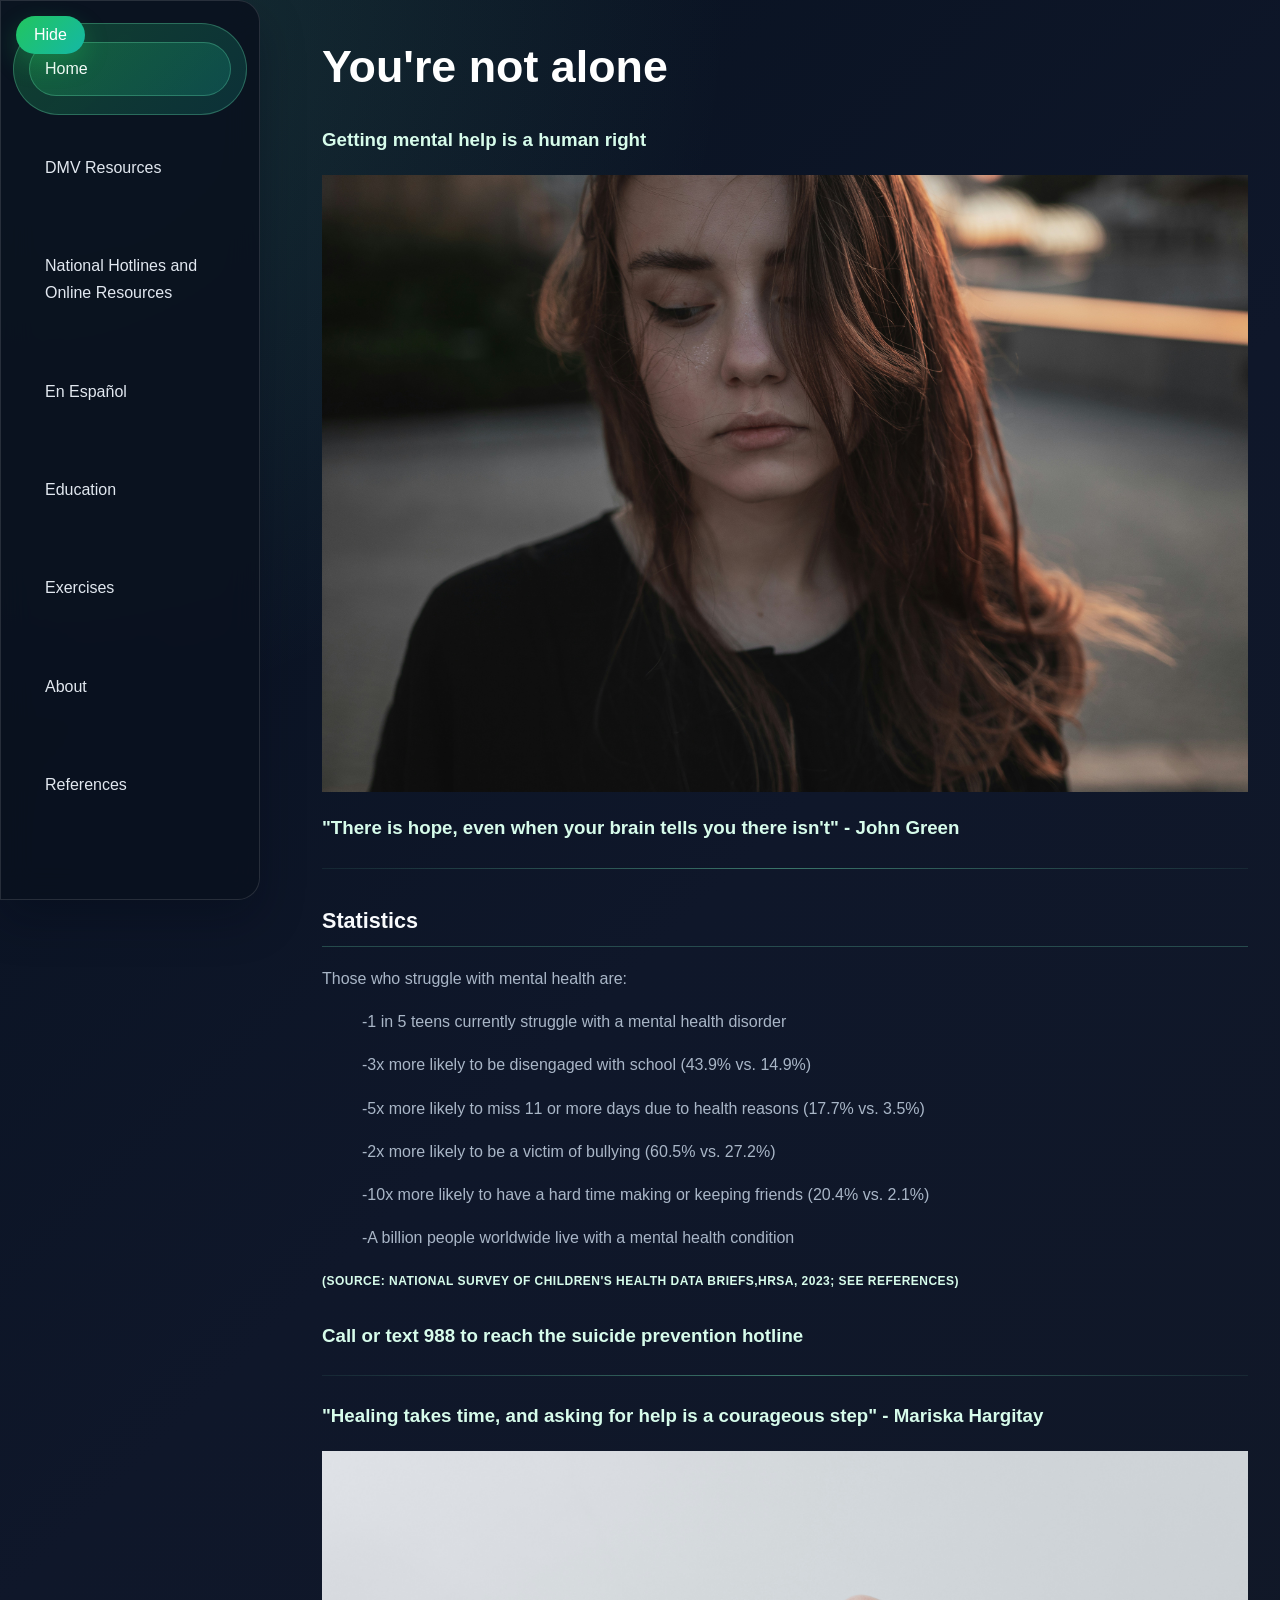
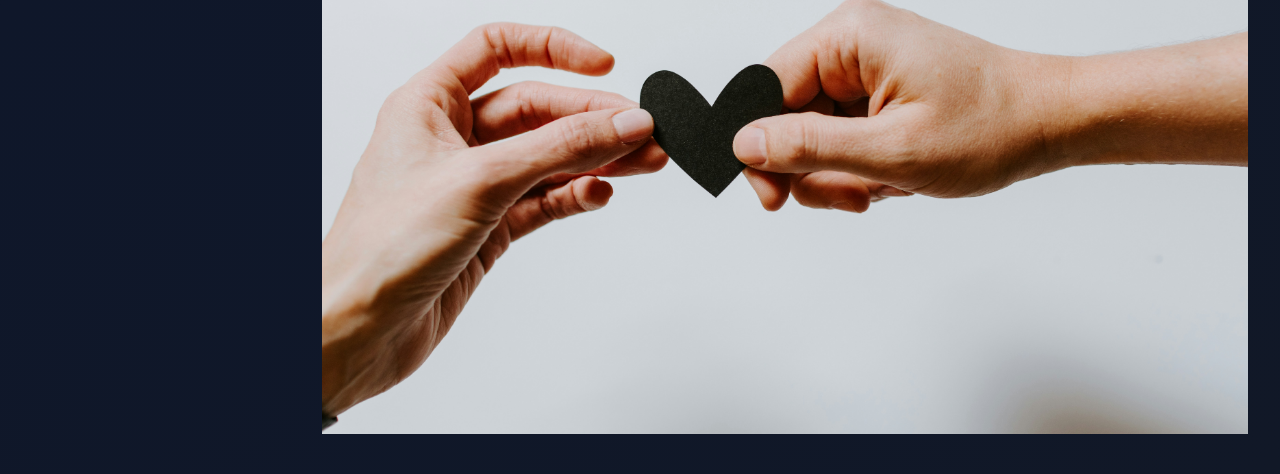
==== index.html @ aa9de0ab "Spanish.html" ====
<!DOCTYPE html>
<html lang="en">
  <head>
    <title>Mentalhealth-DMV</title>
    <link rel="stylesheet" href="style.css">
    <script src="script.js" defer></script>
  </head>
  <body>
    <button id="navToggle" class="nav-toggle" aria-label="Toggle navigation">Hide</button>
    <ul class="navlist">
      <li id = "lihome" class="navbar active"><a id = "ahome" class="navbar active" href="index.html">Home</a></li>
      <li id="liDMV" class="navbar"><a id="aDMV" class="navbar" href="DMV.html">DMV Resources</a></li>
      <li id="liresources" class="navbar"><a id="aresources" class="navbar" href="resources.html">National Hotlines and Online Resources</a></li>
            <li id="liSpanish" class="navbar"><a id="aSpanish" class="navbar" href="Spanish.html">En Español</a></li>
      <li id = "lieducation"class="navbar"><a id="aeducation" class="navbar" href="education.html">Education</a></li>
      <li id = "liexercises" class ="navbar"><a id="aexercises" class = "navbar" href="exercises.html">Exercises</a></li>
      <li id="liAbout" class="navbar"><a id="aAbout" class="navbar" href="About.html">About</a></li>
      <li id = "lireferences" class ="navbar"><a id= "areferences" class = "navbar" href="references.html">References</a></li>
    </ul>
    <div class="main-content">
      <h1>You're not alone</h1>
      <h3>Getting mental help is a human right</h3>
      <img src="./images/max-kolganov-Y7fQDNEFGAA-unsplash.jpg" alt="Photo by Max Kolganov on Unsplash">
      <h3>"There is hope, even when your brain tells you there isn&apos;t" - John Green</h3>
      <hr>
      <h2>Statistics</h2>
      <p>Those who struggle with mental health are:</p>
      <ul>
      <p>   -1 in 5 teens currently struggle with a mental health disorder</p>
      <p>   -3x more likely to be disengaged with school (43.9% vs. 14.9%)</p>
      <p>   -5x more likely to miss 11 or more days due to health reasons (17.7% vs. 3.5%)</p>
      <p>   -2x more likely to be a victim of bullying (60.5% vs. 27.2%)</p>
      <p>   -10x more likely to have a hard time making or keeping friends (20.4% vs. 2.1%)</p>
      <p>   -A billion people worldwide live with a mental health condition</p>
      </ul>
      <h6>(Source: National Survey of Children's Health Data Briefs,HRSA, 2023; see References)</h6>
      <h3>Call or text 988 to reach the suicide prevention hotline</h3>
      <hr>
      <h3>"Healing takes time, and asking for help is a courageous step" - Mariska Hargitay</h3>
      <img src="./images/kelly-sikkema-4le7k9XVYjE-unsplash.jpg" alt="Photo by Kelly Sikkema">
    </div>
  </body>
</html>
---- style.css ----
:root {
  --bg: #07111f;
  --surface: rgba(10, 18, 31, 0.92);
  --surface-strong: #101a2d;
  --text: #f8fafc;
  --muted: #a9b6c7;
  --accent: #6ee7b7;
  --accent-strong: #22c55e;
  --border: rgba(255, 255, 255, 0.12);
  --shadow: 0 20px 45px rgba(2, 6, 23, 0.28);
}

* {
  box-sizing: border-box;
}

body {
  margin: 0;
  font-family: Inter, "Segoe UI", Roboto, sans-serif;
  background:
    radial-gradient(circle at top left, rgba(110, 231, 183, 0.16), transparent 30%),
    linear-gradient(135deg, #07111f 0%, #0f172a 48%, #111827 100%);
  color: var(--text);
  line-height: 1.7;
  min-height: 100vh;
}

.navlist {
  list-style-type: none;
  margin: 0;
  padding: 1rem 0.75rem;
  width: 260px;
  border: 1px solid var(--border);
  background: var(--surface);
  backdrop-filter: blur(16px);
  height: 100%;
  position: fixed;
  overflow: auto;
  top: 0;
  left: 0;
  border-radius: 0 22px 22px 0;
  box-shadow: var(--shadow);
}

.nav-toggle {
  position: fixed;
  top: 16px;
  left: 16px;
  z-index: 2;
  padding: 10px 18px;
  border: none;
  border-radius: 999px;
  background: linear-gradient(135deg, var(--accent-strong), #14b8a6);
  color: white;
  cursor: pointer;
  font-size: 16px;
  box-shadow: 0 10px 24px rgba(34, 197, 94, 0.28);
}

.nav-toggle.small {
  width: 54px;
  height: 54px;
  padding: 0;
  border-radius: 50%;
  font-size: 0;
  text-indent: -9999px;
  display: flex;
  align-items: center;
  justify-content: center;
}

.nav-toggle.small::after {
  content: '☰';
  font-size: 22px;
  text-indent: 0;
  color: white;
}

.navlist.collapsed {
  display: none;
}

.main-content {
  margin-left: 290px;
  padding: 28px 32px 40px;
  max-width: 1120px;
  transition: margin-left 0.25s ease;
}

body.nav-collapsed .main-content {
  margin-left: 24px;
}

.main-content h1,
.main-content h2,
.main-content h3,
.main-content h6 {
  text-align: left;
  margin-top: 0;
}

.main-content h1 {
  font-size: clamp(2rem, 4vw, 2.8rem);
  margin-bottom: 0.8rem;
  color: white;
}

.main-content h2 {
  font-size: 1.35rem;
  margin-top: 2.15rem;
  padding-bottom: 0.4rem;
  border-bottom: 0.8px solid rgba(110, 231, 183, 0.25);
}

hr {
  border: 0;
  height: 0.8px;
  margin: 1.5rem 0;
  background: linear-gradient(90deg, rgba(110, 231, 183, 0.08), rgba(110, 231, 183, 0.45), rgba(110, 231, 183, 0.08));
}

.main-content h3,
.main-content h6 {
  margin-top: 1.25rem;
  color: #d7fceb;
}

.main-content h6 {
  font-size: 0.75rem;
  letter-spacing: 0.04em;
  font-weight: 600;
  text-transform: uppercase;
}

.main-content p,
.main-content li {
  color: var(--muted);
  margin-bottom: 1rem;
  max-width: 760px;
}

.main-content a {
  color: var(--accent);
  text-decoration: none;
}

.main-content a:hover {
  color: #d1fae5;
}

.main-content a.hyper {
  display: inline-block;
  margin: 0.25rem 0 1rem;
  padding: 0.7rem 1rem;
  border: 1px solid rgba(110, 231, 183, 0.25);
  border-radius: 999px;
  background: rgba(110, 231, 183, 0.08);
  transition: transform 0.2s ease, background 0.2s ease;
}

.main-content a.hyper:hover {
  background: rgba(110, 231, 183, 0.16);
  transform: translateY(-1px);
}

.navbar {
  display: block;
  color: #e2e8f0;
  padding: 0.85rem 1rem;
  background: transparent;
  text-decoration: none;
  border-radius: 999px;
  margin: 0.35rem 0;
  transition: transform 0.2s ease, background 0.2s ease, color 0.2s ease;
}

.navbar:hover,
li.navbar:hover {
  transform: translateX(3px);
  background: rgba(255, 255, 255, 0.08);
  color: white;
}

li.navbar {
  text-align: left;
}

li.navbar:last-child {
  border-bottom: none;
}

.active {
  background: linear-gradient(135deg, rgba(34, 197, 94, 0.25), rgba(20, 184, 166, 0.18));
  color: white;
  box-shadow: inset 0 0 0 1px rgba(110, 231, 183, 0.3);
}

@media (max-width: 800px) {
  .navlist {
    width: 100%;
    height: auto;
    position: relative;
    border-radius: 0 0 20px 20px;
  }

  .main-content {
    margin-left: 0;
    padding: 24px 18px 32px;
  }

  body.nav-collapsed .main-content {
    margin-left: 0;
  }

  .nav-toggle {
    top: 14px;
    right: 14px;
    left: auto;
  }
}
img {
  max-width: 100%;    
  max-height: 100vh;  
  height: auto;      
  width: auto;       
  display: block;    
}
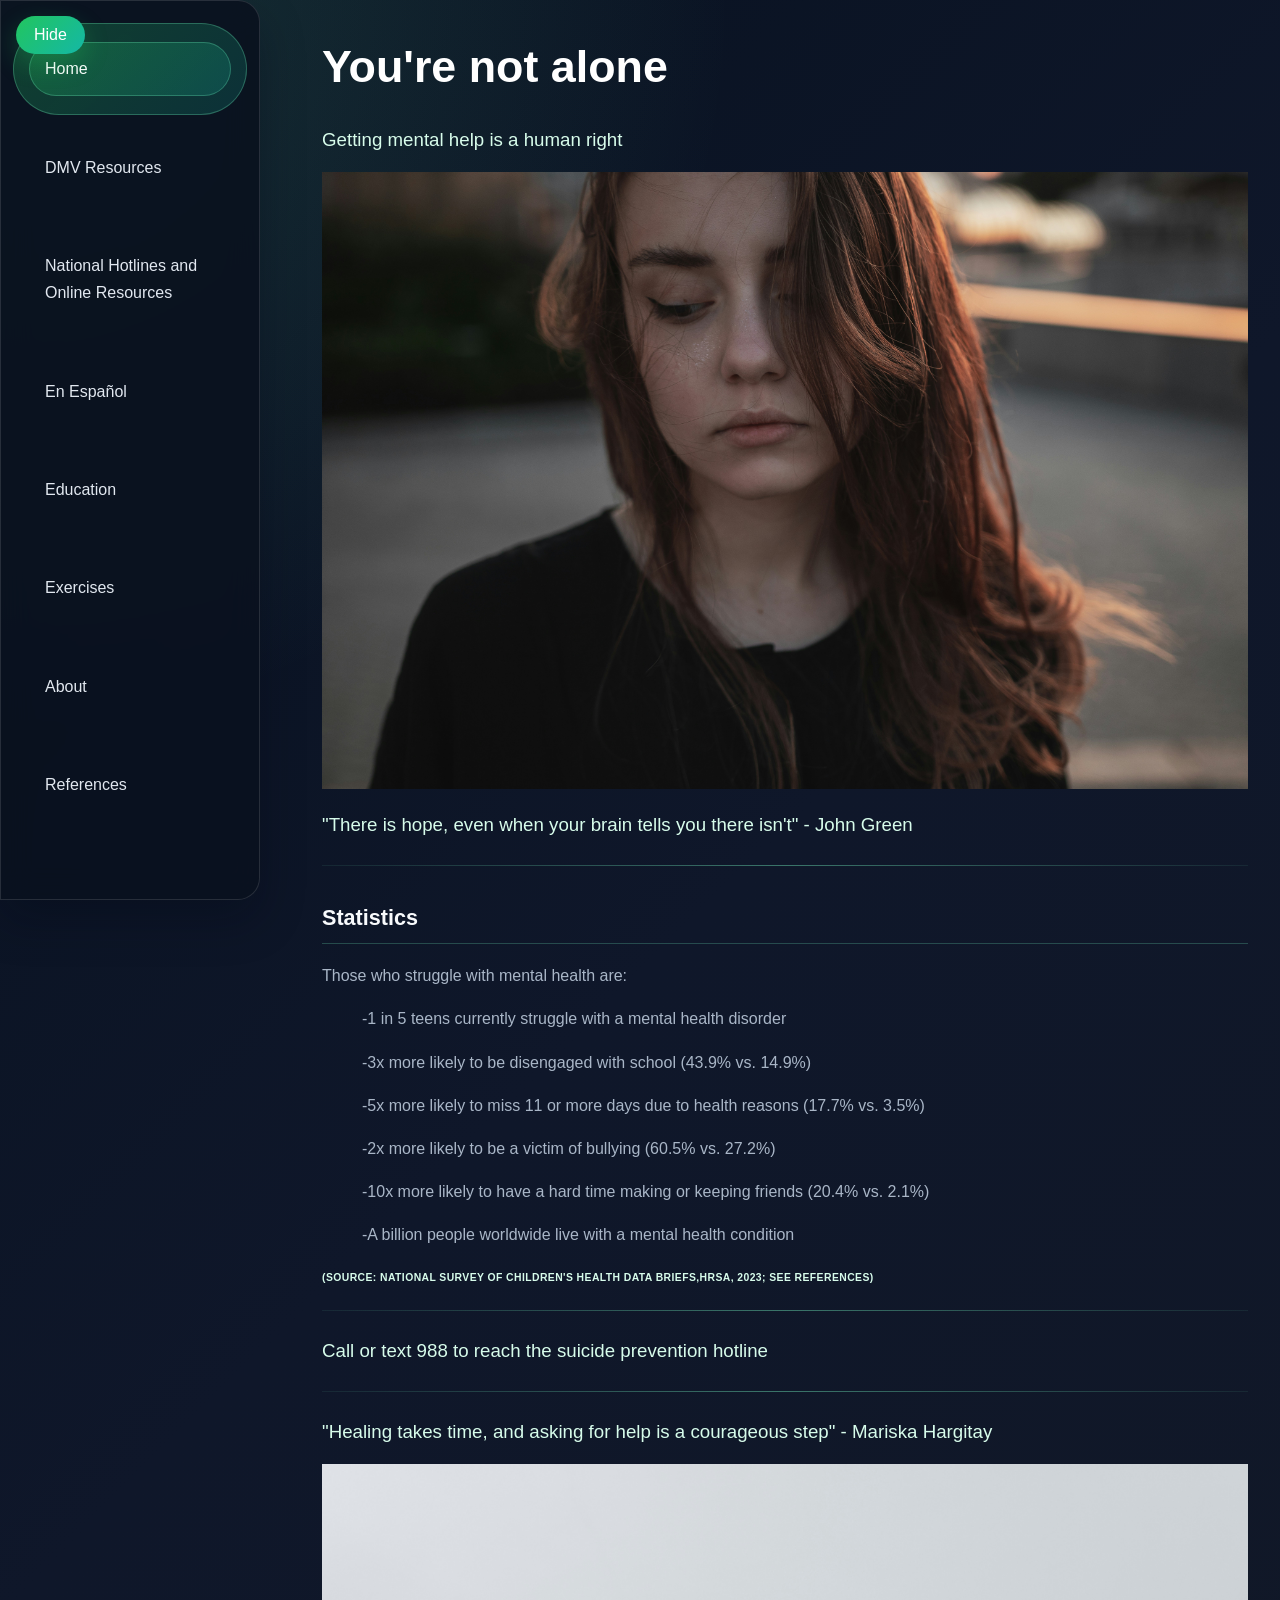
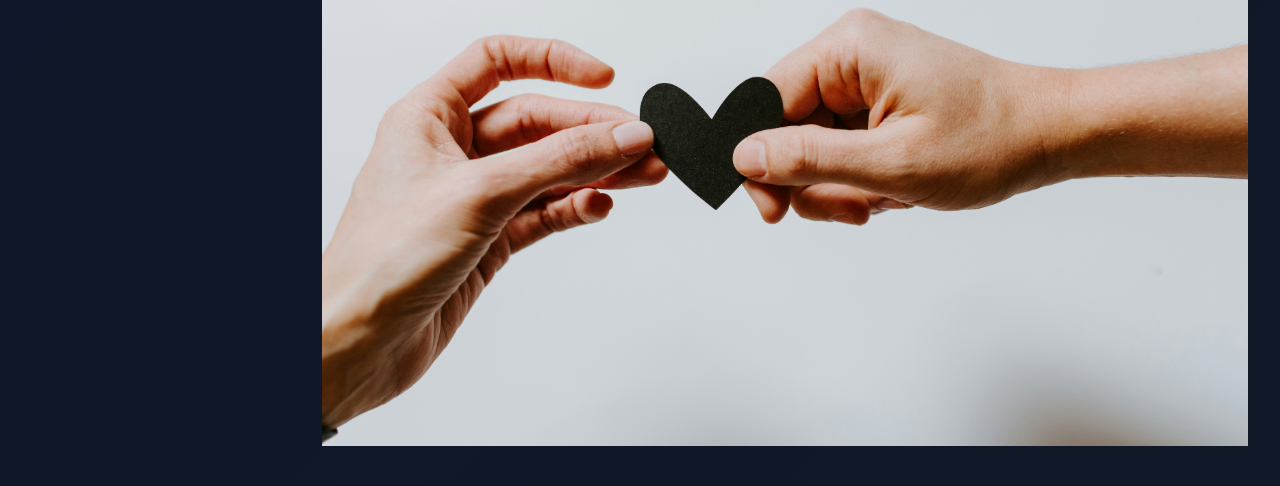
==== commit 23c5e75d: "index.html" ====
--- a/index.html
+++ b/index.html
@@ -19,9 +19,9 @@
     </ul>
     <div class="main-content">
       <h1>You're not alone</h1>
-      <h3>Getting mental help is a human right</h3>
+      <p class="emphasize">Getting mental help is a human right</p>
       <img src="./images/max-kolganov-Y7fQDNEFGAA-unsplash.jpg" alt="Photo by Max Kolganov on Unsplash">
-      <h3>"There is hope, even when your brain tells you there isn&apos;t" - John Green</h3>
+      <p class="emphasize">"There is hope, even when your brain tells you there isn&apos;t" - John Green</p>
       <hr>
       <h2>Statistics</h2>
       <p>Those who struggle with mental health are:</p>
@@ -33,10 +33,11 @@
       <p>   -10x more likely to have a hard time making or keeping friends (20.4% vs. 2.1%)</p>
       <p>   -A billion people worldwide live with a mental health condition</p>
       </ul>
-      <h6>(Source: National Survey of Children's Health Data Briefs,HRSA, 2023; see References)</h6>
-      <h3>Call or text 988 to reach the suicide prevention hotline</h3>
+      <p class="empsmall">(Source: National Survey of Children's Health Data Briefs,HRSA, 2023; see References)</p>
       <hr>
-      <h3>"Healing takes time, and asking for help is a courageous step" - Mariska Hargitay</h3>
+      <p class="emphasize">Call or text 988 to reach the suicide prevention hotline</p>
+      <hr>
+      <p class="emphasize">"Healing takes time, and asking for help is a courageous step" - Mariska Hargitay</p>
       <img src="./images/kelly-sikkema-4le7k9XVYjE-unsplash.jpg" alt="Photo by Kelly Sikkema">
     </div>
   </body>
--- a/style.css
+++ b/style.css
@@ -120,13 +120,27 @@
 }
 
 .main-content h3,
-.main-content h6 {
+.main-content .emphasize,
+.main-content h6,
+.main-content .empsmall {
   margin-top: 1.25rem;
   color: #d7fceb;
 }
 
+.main-content h3,
+.main-content .emphasize {
+  font-size: 1.17em;
+}
+
 .main-content h6 {
   font-size: 0.75rem;
+  letter-spacing: 0.04em;
+  font-weight: 600;
+  text-transform: uppercase;
+}
+
+.main-content .empsmall {
+  font-size: 0.65rem;
   letter-spacing: 0.04em;
   font-weight: 600;
   text-transform: uppercase;
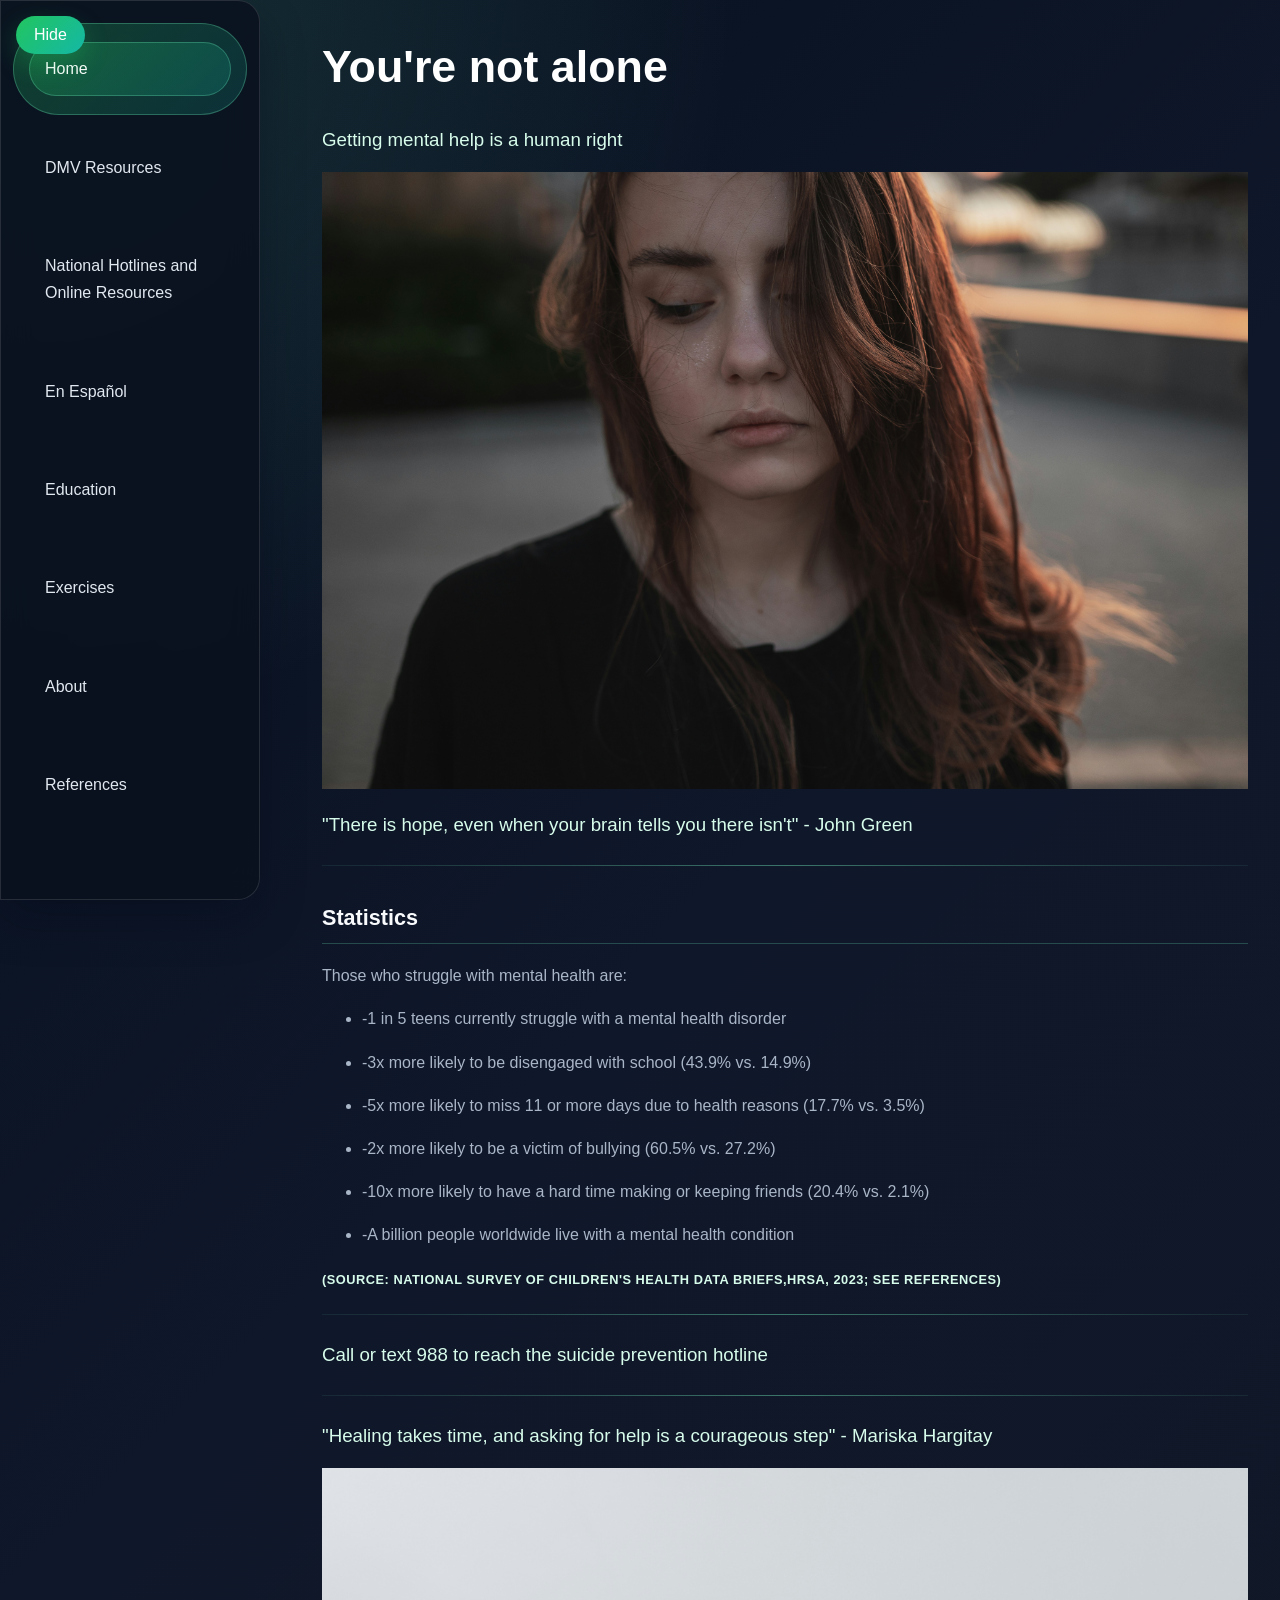
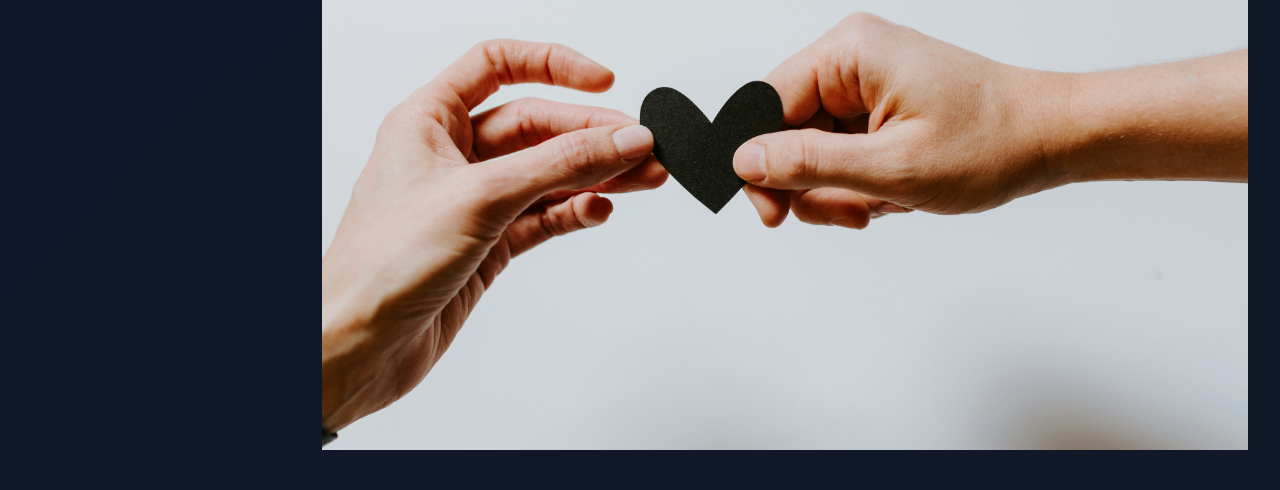
==== commit efb38adc: "index.html" ====
--- a/index.html
+++ b/index.html
@@ -6,6 +6,7 @@
     <script src="script.js" defer></script>
   </head>
   <body>
+    <div class="navigation-section">
     <button id="navToggle" class="nav-toggle" aria-label="Toggle navigation">Hide</button>
     <ul class="navlist">
       <li id = "lihome" class="navbar active"><a id = "ahome" class="navbar active" href="index.html">Home</a></li>
@@ -17,6 +18,7 @@
       <li id="liAbout" class="navbar"><a id="aAbout" class="navbar" href="About.html">About</a></li>
       <li id = "lireferences" class ="navbar"><a id= "areferences" class = "navbar" href="references.html">References</a></li>
     </ul>
+    </div>
     <div class="main-content">
       <h1>You're not alone</h1>
       <p class="emphasize">Getting mental help is a human right</p>
@@ -26,12 +28,12 @@
       <h2>Statistics</h2>
       <p>Those who struggle with mental health are:</p>
       <ul>
-      <p>   -1 in 5 teens currently struggle with a mental health disorder</p>
-      <p>   -3x more likely to be disengaged with school (43.9% vs. 14.9%)</p>
-      <p>   -5x more likely to miss 11 or more days due to health reasons (17.7% vs. 3.5%)</p>
-      <p>   -2x more likely to be a victim of bullying (60.5% vs. 27.2%)</p>
-      <p>   -10x more likely to have a hard time making or keeping friends (20.4% vs. 2.1%)</p>
-      <p>   -A billion people worldwide live with a mental health condition</p>
+      <li>   -1 in 5 teens currently struggle with a mental health disorder</li>
+      <li>   -3x more likely to be disengaged with school (43.9% vs. 14.9%)</li>
+      <li>   -5x more likely to miss 11 or more days due to health reasons (17.7% vs. 3.5%)</li>
+      <li>   -2x more likely to be a victim of bullying (60.5% vs. 27.2%)</li>
+      <li>   -10x more likely to have a hard time making or keeping friends (20.4% vs. 2.1%)</li>
+      <li>   -A billion people worldwide live with a mental health condition</li>
       </ul>
       <p class="empsmall">(Source: National Survey of Children's Health Data Briefs,HRSA, 2023; see References)</p>
       <hr>
--- a/style.css
+++ b/style.css
@@ -140,7 +140,7 @@
 }
 
 .main-content .empsmall {
-  font-size: 0.65rem;
+  font-size: 0.80rem;
   letter-spacing: 0.04em;
   font-weight: 600;
   text-transform: uppercase;
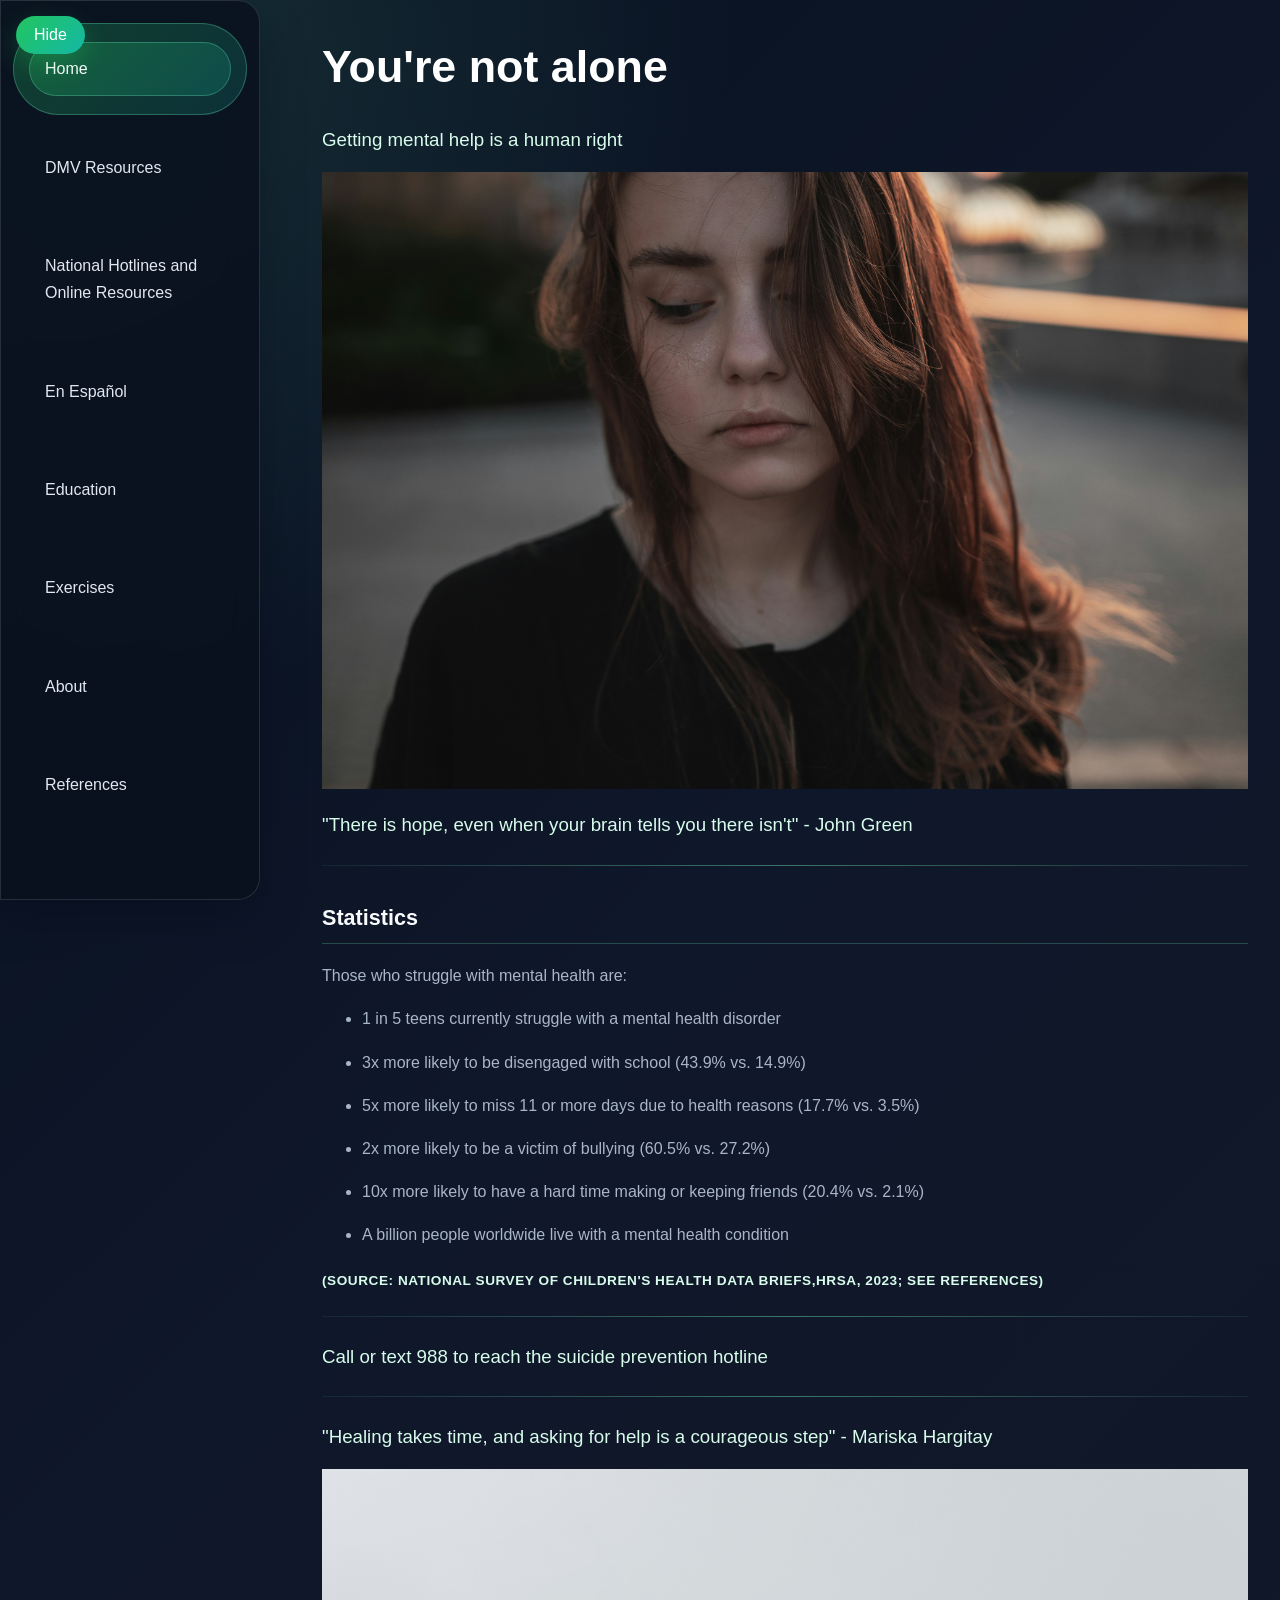
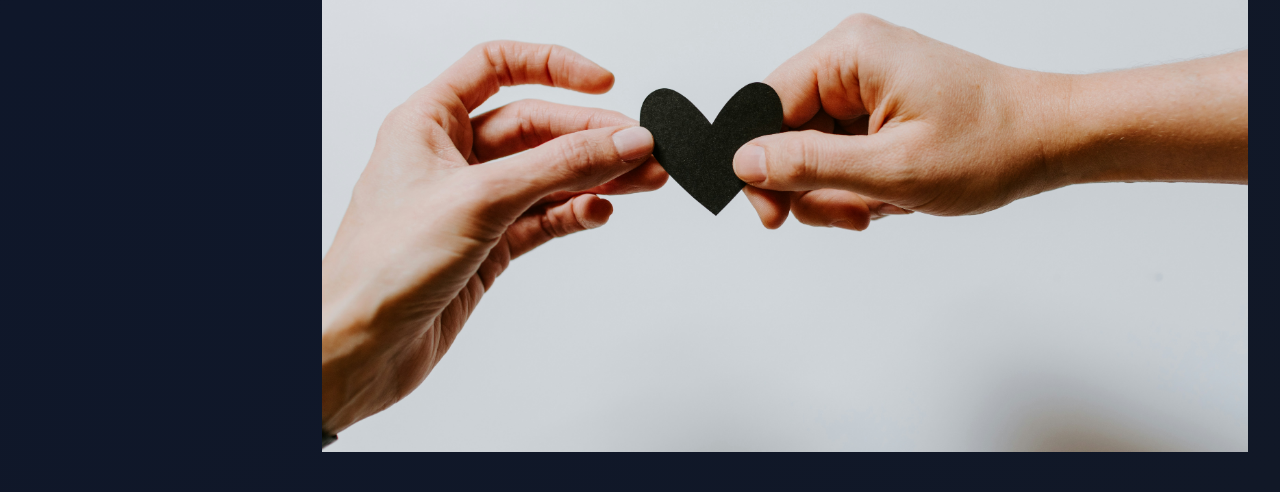
==== commit 368da9a2: "Spanish.html" ====
--- a/index.html
+++ b/index.html
@@ -28,12 +28,12 @@
       <h2>Statistics</h2>
       <p>Those who struggle with mental health are:</p>
       <ul>
-      <li>   -1 in 5 teens currently struggle with a mental health disorder</li>
-      <li>   -3x more likely to be disengaged with school (43.9% vs. 14.9%)</li>
-      <li>   -5x more likely to miss 11 or more days due to health reasons (17.7% vs. 3.5%)</li>
-      <li>   -2x more likely to be a victim of bullying (60.5% vs. 27.2%)</li>
-      <li>   -10x more likely to have a hard time making or keeping friends (20.4% vs. 2.1%)</li>
-      <li>   -A billion people worldwide live with a mental health condition</li>
+      <li>   1 in 5 teens currently struggle with a mental health disorder</li>
+      <li>   3x more likely to be disengaged with school (43.9% vs. 14.9%)</li>
+      <li>   5x more likely to miss 11 or more days due to health reasons (17.7% vs. 3.5%)</li>
+      <li>   2x more likely to be a victim of bullying (60.5% vs. 27.2%)</li>
+      <li>   10x more likely to have a hard time making or keeping friends (20.4% vs. 2.1%)</li>
+      <li>   A billion people worldwide live with a mental health condition</li>
       </ul>
       <p class="empsmall">(Source: National Survey of Children's Health Data Briefs,HRSA, 2023; see References)</p>
       <hr>
--- a/style.css
+++ b/style.css
@@ -140,7 +140,7 @@
 }
 
 .main-content .empsmall {
-  font-size: 0.80rem;
+  font-size: 0.85rem;
   letter-spacing: 0.04em;
   font-weight: 600;
   text-transform: uppercase;
